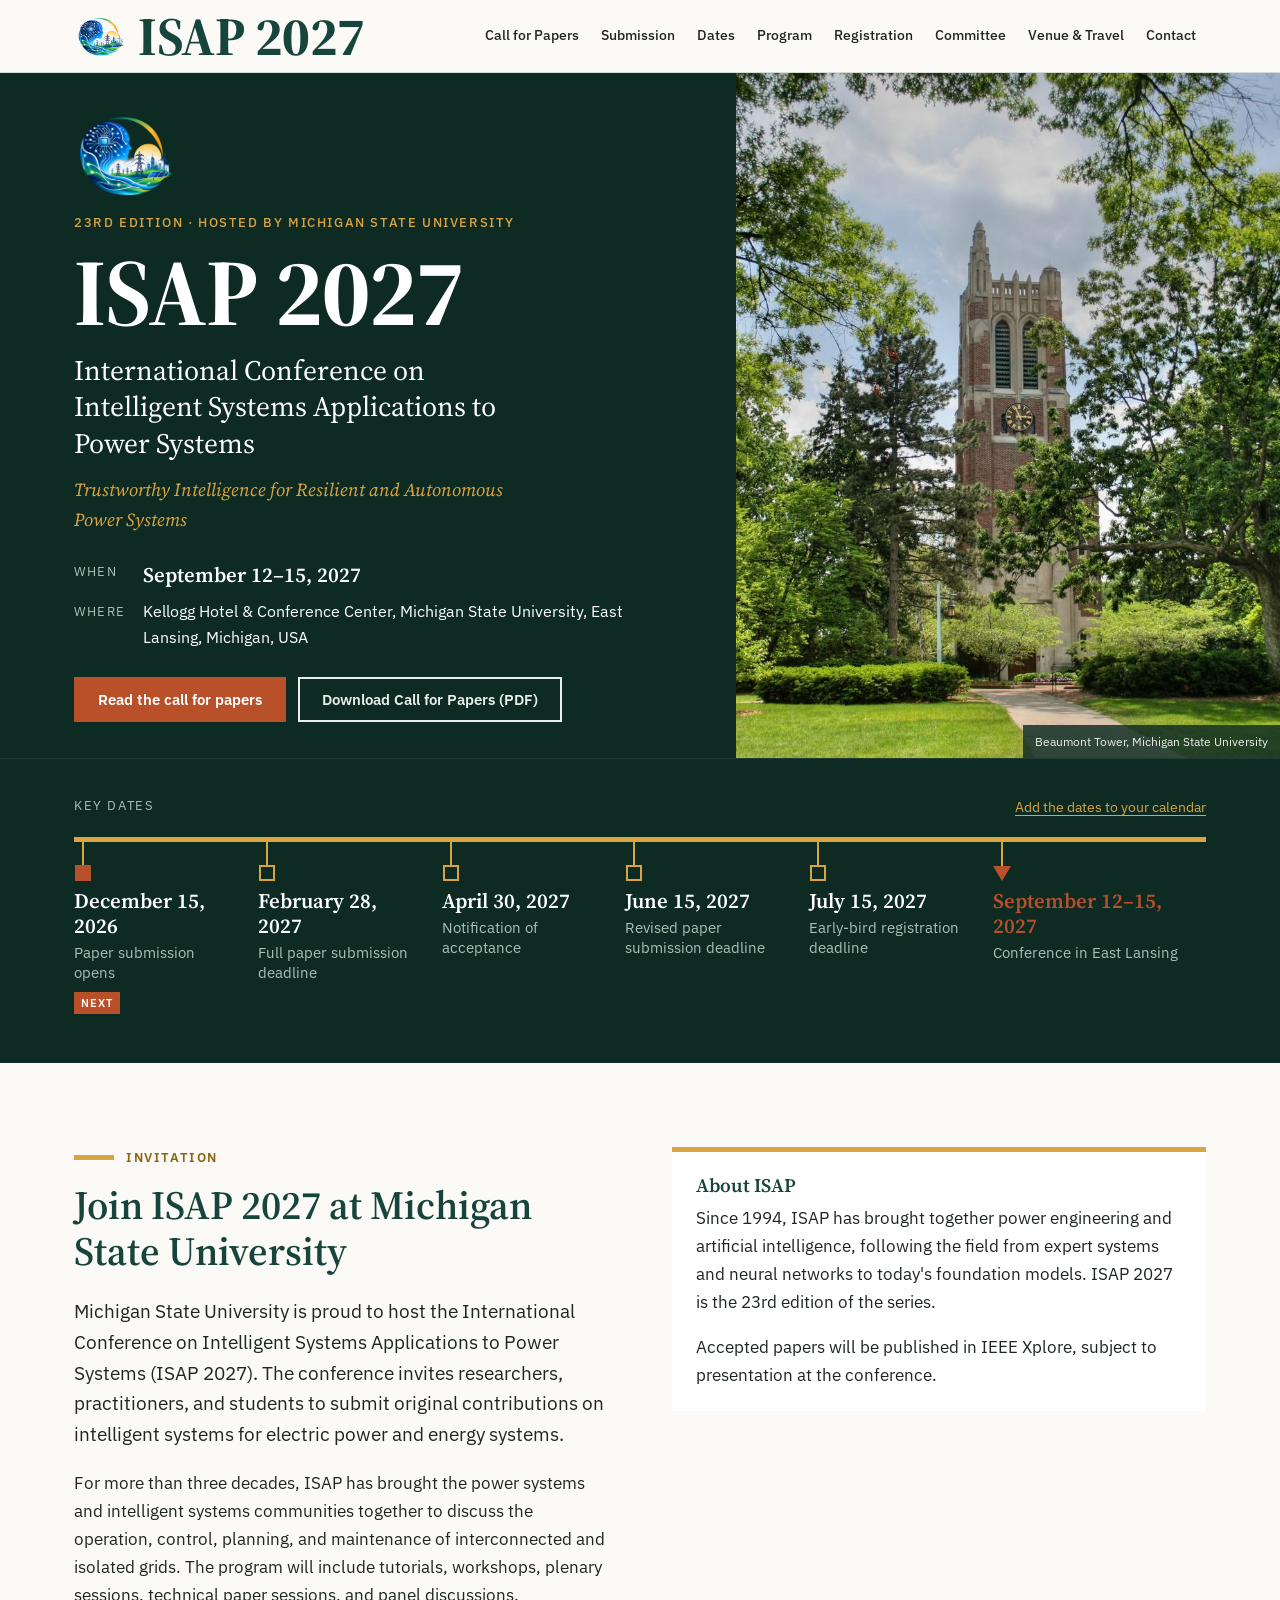
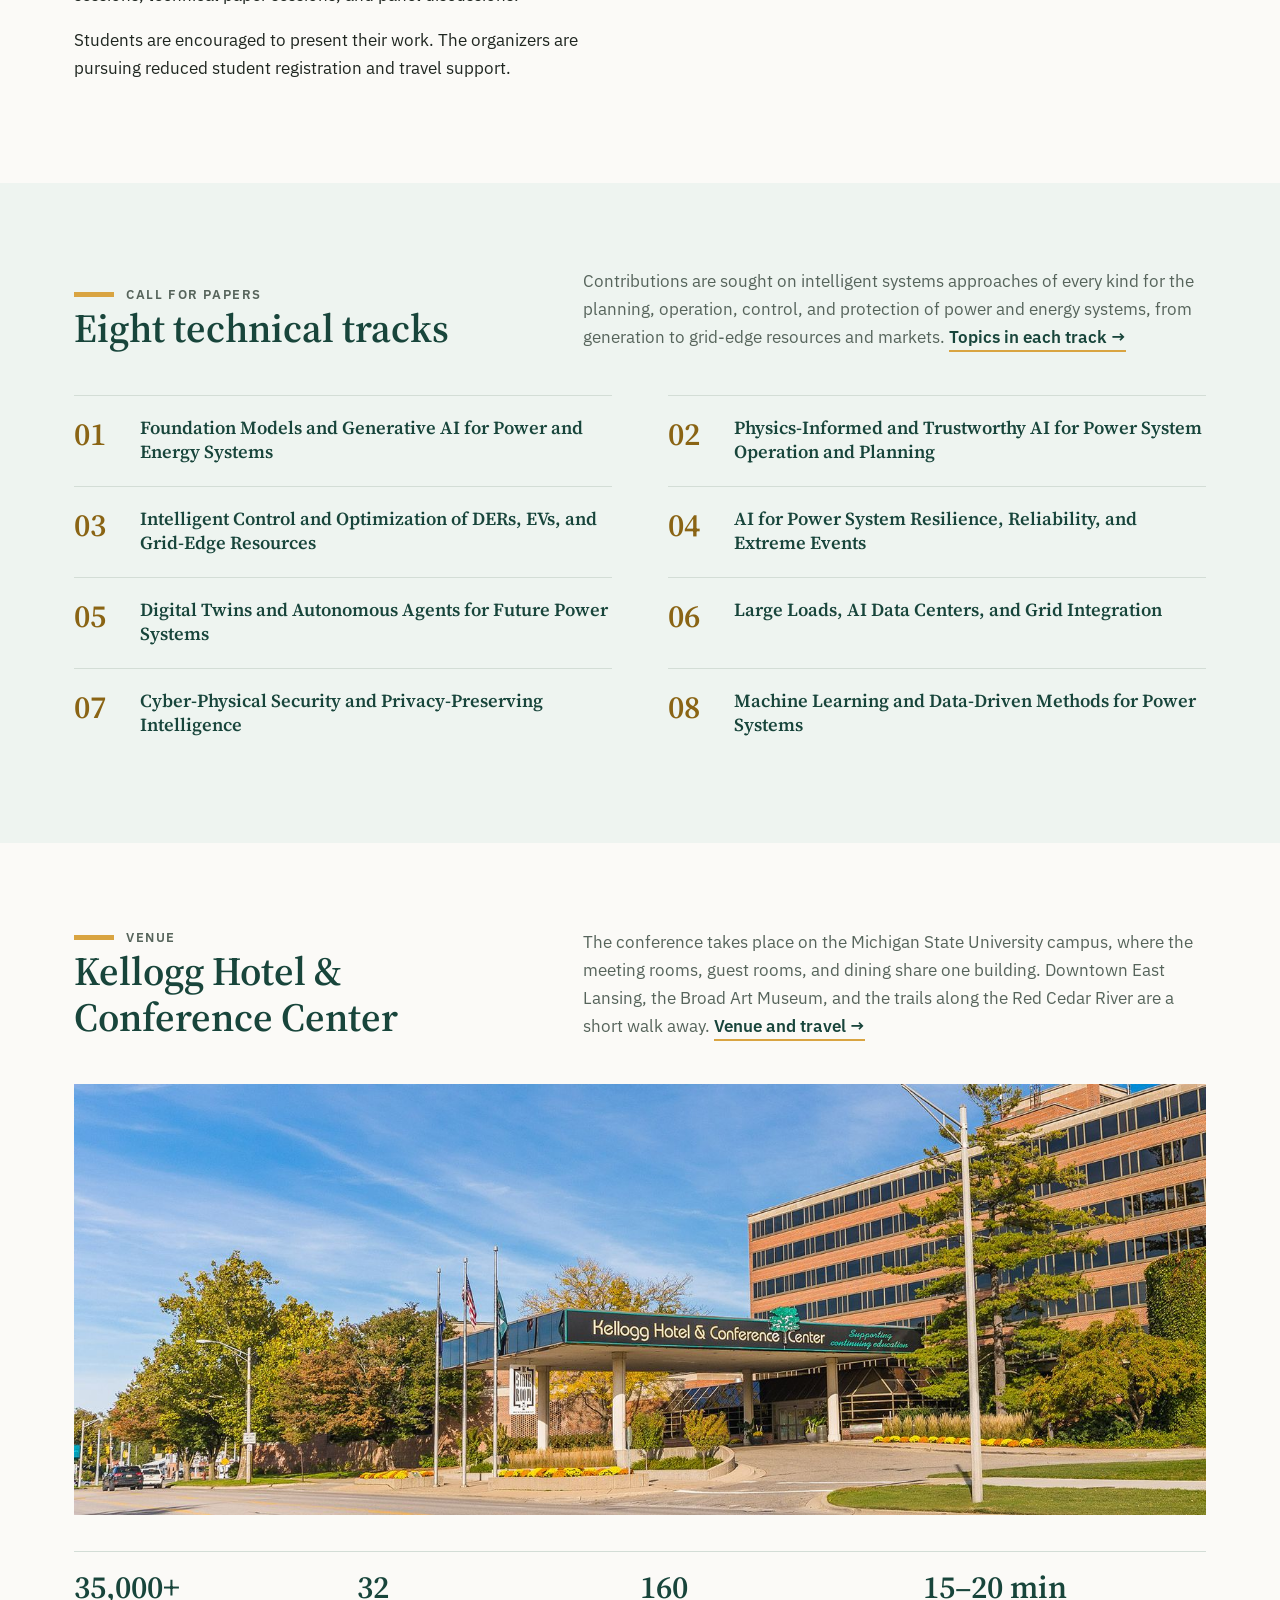
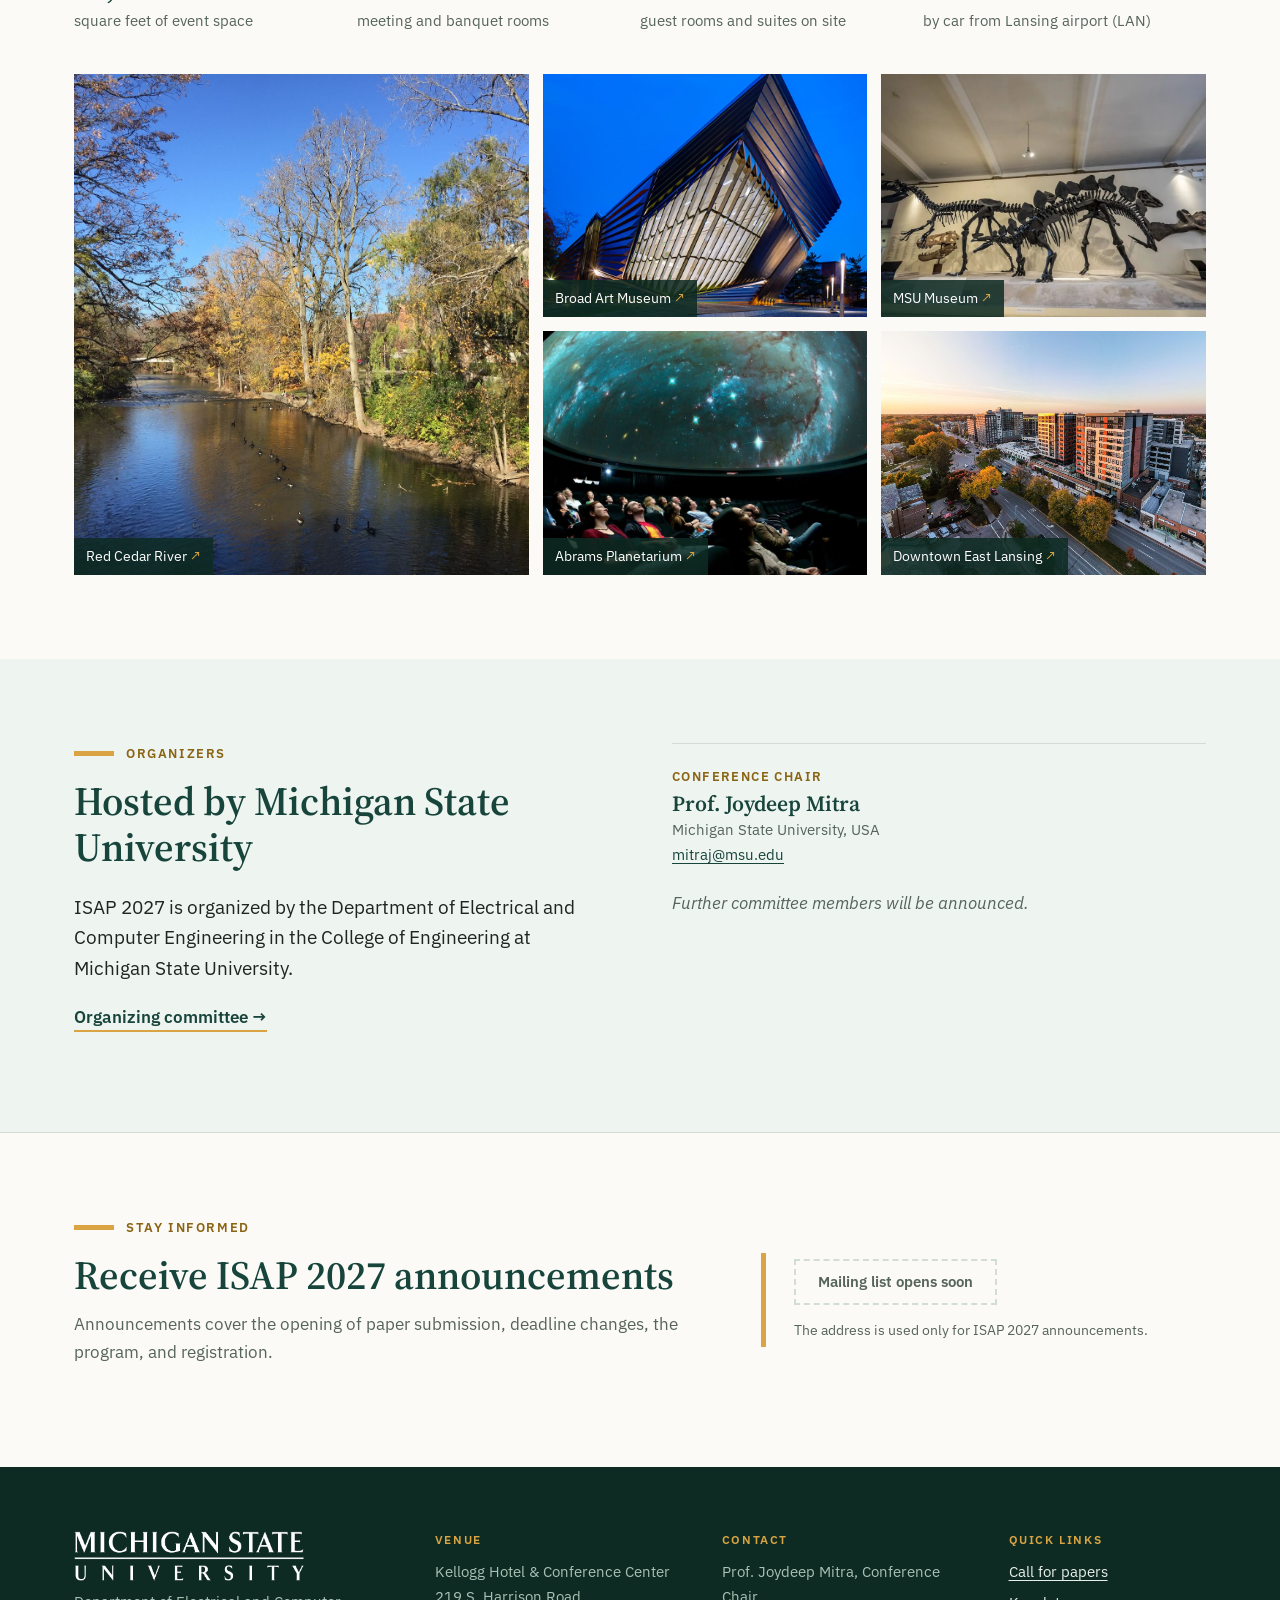
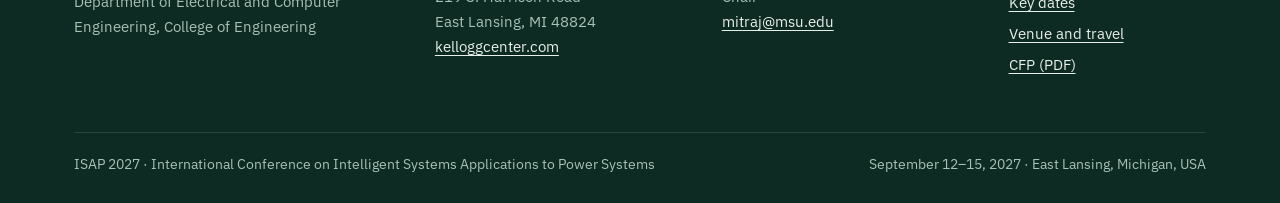
==== index.html @ 47f0b021 "ISAP 2027 website: initial draft" ====
<!doctype html>
<html lang="en">
<head>
<meta charset="utf-8">
<meta name="viewport" content="width=device-width, initial-scale=1">
<title>ISAP 2027 | International Conference on Intelligent Systems Applications to Power Systems</title>
<meta name="description" content="ISAP 2027, the 23rd International Conference on Intelligent Systems Applications to Power Systems, September 12–15, 2027, at Michigan State University, East Lansing, Michigan, USA.">
<meta property="og:title" content="ISAP 2027 at Michigan State University">
<meta property="og:description" content="International Conference on Intelligent Systems Applications to Power Systems. September 12–15, 2027, East Lansing, Michigan, USA.">
<meta name="theme-color" content="#0d2b23">
<!-- Link preview for LinkedIn, email, and social posts (image source: ../share-card.html) -->
<meta property="og:type" content="website">
<meta property="og:site_name" content="ISAP 2027">
<meta property="og:url" content="https://isap2027.msu.edu/">
<meta property="og:image" content="https://isap2027.msu.edu/assets/img/share-card.jpg">
<meta property="og:image:width" content="1200">
<meta property="og:image:height" content="630">
<meta property="og:image:alt" content="ISAP 2027 call for papers. September 12–15, 2027, East Lansing, Michigan. Hosted by Michigan State University.">
<meta name="twitter:card" content="summary_large_image">
<link rel="icon" href="favicon.png">
<link rel="preconnect" href="https://fonts.googleapis.com">
<link rel="preconnect" href="https://fonts.gstatic.com" crossorigin>
<link rel="stylesheet" href="https://fonts.googleapis.com/css2?family=IBM+Plex+Sans:ital,wght@0,400;0,500;0,600;1,400&family=Source+Serif+4:ital,opsz,wght@0,8..60,400;0,8..60,600;0,8..60,700;1,8..60,400&display=swap">
<link rel="stylesheet" href="css/site.css">
<script>document.documentElement.className = 'js';</script>
</head>
<body>
<a class="skip" href="#main">Skip to content</a>

<header class="site-header">
  <div class="wrap">
    <a class="brand" href="./"><img src="assets/img/isap-emblem-sm.png" alt="" width="52" height="40"><span><b>ISAP 2027</b></span></a>
    <button class="menu-btn" aria-expanded="false" aria-controls="site-nav"><span></span>Menu</button>
    <nav id="site-nav" class="site-nav" aria-label="Main">
      <ul>
        <li><a href="callforpapers/">Call for Papers</a></li>
        <li><a href="submission/">Submission</a></li>
        <li><a href="dates/">Dates</a></li>
        <li><a href="program/">Program</a></li>
        <li><a href="registration/">Registration</a></li>
        <li><a href="committee/">Committee</a></li>
        <li><a href="venue/">Venue &amp; Travel</a></li>
        <li><a href="contact/">Contact</a></li>
      </ul>
    </nav>
  </div>
</header>

<main id="main">

<section class="hero">
  <div class="hero-grid">
    <div class="hero-text">
      <img class="hero-emblem" src="assets/img/isap-emblem.png" alt="ISAP 2027 emblem" width="480" height="370">
      <p class="eyebrow">23rd edition · Hosted by Michigan State University</p>
      <h1><span class="mark">ISAP 2027</span>International Conference on Intelligent Systems Applications to Power Systems</h1>
      <p class="theme">Trustworthy Intelligence for Resilient and Autonomous Power Systems</p>
      <dl class="facts">
        <dt>When</dt><dd><b>September 12–15, 2027</b></dd>
        <dt>Where</dt><dd>Kellogg Hotel &amp; Conference Center, Michigan State University, East Lansing, Michigan, USA</dd>
      </dl>
      <p class="actions">
        <a class="btn" href="callforpapers/">Read the call for papers</a>
        <a class="btn ghost" href="assets/docs/ISAP2027_Call_for_Papers.pdf">Download Call for Papers (PDF)</a>
      </p>
    </div>
    <figure class="hero-photo">
      <img src="assets/img/beaumont-tower.jpg" alt="Beaumont Tower framed by trees on the Michigan State University campus" width="1600" height="1066">
      <figcaption>Beaumont Tower, Michigan State University</figcaption>
    </figure>
  </div>
  <div class="feeder-band">
    <div class="wrap">
      <p class="label"><span>Key dates</span><a href="dates/#calendar">Add the dates to your calendar</a></p>
      <ol class="feeder" data-dates>
        <li data-date="2026-12-15"><i class="brk"></i><span class="d">December 15, 2026</span><span class="t">Paper submission opens</span><span class="tag">Next</span></li>
        <li data-date="2027-02-28"><i class="brk"></i><span class="d">February 28, 2027</span><span class="t">Full paper submission deadline</span><span class="tag">Next</span></li>
        <li data-date="2027-04-30"><i class="brk"></i><span class="d">April 30, 2027</span><span class="t">Notification of acceptance</span><span class="tag">Next</span></li>
        <li data-date="2027-06-15"><i class="brk"></i><span class="d">June 15, 2027</span><span class="t">Revised paper submission deadline</span><span class="tag">Next</span></li>
        <li data-date="2027-07-15"><i class="brk"></i><span class="d">July 15, 2027</span><span class="t">Early-bird registration deadline</span><span class="tag">Next</span></li>
        <li class="load" data-date="2027-09-15"><i class="brk"></i><span class="d">September 12–15, 2027</span><span class="t">Conference in East Lansing</span><span class="tag">Next</span></li>
      </ol>
    </div>
  </div>
</section>

<section class="block">
  <div class="wrap two-col">
    <div>
      <p class="kicker">Invitation</p>
      <h2>Join ISAP 2027 at Michigan State University</h2>
      <p class="lead" style="margin-top:22px">Michigan State University is proud to host the International Conference on Intelligent Systems Applications to Power Systems (ISAP 2027). The conference invites researchers, practitioners, and students to submit original contributions on intelligent systems for electric power and energy systems.</p>
      <p>For more than three decades, ISAP has brought the power systems and intelligent systems communities together to discuss the operation, control, planning, and maintenance of interconnected and isolated grids. The program will include tutorials, workshops, plenary sessions, technical paper sessions, and panel discussions.</p>
      <p>Students are encouraged to present their work. The organizers are pursuing reduced student registration and travel support.</p>
    </div>
    <div class="aside-note">
      <h3>About ISAP</h3>
      <p>Since 1994, ISAP has brought together power engineering and artificial intelligence, following the field from expert systems and neural networks to today's foundation models. ISAP 2027 is the 23rd edition of the series.</p>
      <p>Accepted papers will be published in IEEE Xplore, subject to presentation at the conference.</p>
    </div>
  </div>
</section>

<section class="block tint">
  <div class="wrap">
    <div class="split-head">
      <div>
        <p class="kicker">Call for Papers</p>
        <h2>Eight technical tracks</h2>
      </div>
      <p>Contributions are sought on intelligent systems approaches of every kind for the planning, operation, control, and protection of power and energy systems, from generation to grid-edge resources and markets. <a class="more" href="callforpapers/">Topics in each track</a></p>
    </div>
    <ol class="tracks">
      <li><h3>Foundation Models and Generative AI for Power and Energy Systems</h3></li>
      <li><h3>Physics-Informed and Trustworthy AI for Power System Operation and Planning</h3></li>
      <li><h3>Intelligent Control and Optimization of DERs, EVs, and Grid-Edge Resources</h3></li>
      <li><h3>AI for Power System Resilience, Reliability, and Extreme Events</h3></li>
      <li><h3>Digital Twins and Autonomous Agents for Future Power Systems</h3></li>
      <li><h3>Large Loads, AI Data Centers, and Grid Integration</h3></li>
      <li><h3>Cyber-Physical Security and Privacy-Preserving Intelligence</h3></li>
      <li><h3>Machine Learning and Data-Driven Methods for Power Systems</h3></li>
    </ol>
  </div>
</section>

<section class="block">
  <div class="wrap">
    <div class="split-head">
      <div>
        <p class="kicker">Venue</p>
        <h2>Kellogg Hotel &amp; Conference Center</h2>
      </div>
      <p>The conference takes place on the Michigan State University campus, where the meeting rooms, guest rooms, and dining share one building. Downtown East Lansing, the Broad Art Museum, and the trails along the Red Cedar River are a short walk away. <a class="more" href="venue/">Venue and travel</a></p>
    </div>
    <figure class="venue-photo">
      <img src="assets/img/kellogg-center.jpg" alt="Entrance of the Kellogg Hotel and Conference Center" width="1600" height="609" loading="lazy">
    </figure>
    <dl class="figures">
      <div><dt>35,000+</dt><dd>square feet of event space</dd></div>
      <div><dt>32</dt><dd>meeting and banquet rooms</dd></div>
      <div><dt>160</dt><dd>guest rooms and suites on site</dd></div>
      <div><dt>15–20 min</dt><dd>by car from Lansing airport (LAN)</dd></div>
    </dl>
    <div class="campus">
      <figure><img src="assets/img/red-cedar-river.jpg" alt="The Red Cedar River in autumn on the MSU campus" width="1600" height="1200" loading="lazy"><figcaption><a href="https://mitrails.org/trail/msu-river-trail/">Red Cedar River</a></figcaption></figure>
      <figure><img src="assets/img/broad-art-museum.jpg" alt="The Broad Art Museum at dusk" width="1200" height="666" loading="lazy"><figcaption><a href="https://broadmuseum.msu.edu/">Broad Art Museum</a></figcaption></figure>
      <figure><img src="assets/img/msu-museum.jpg" alt="Dinosaur skeletons in the MSU Museum" width="1000" height="663" loading="lazy"><figcaption><a href="https://museum.msu.edu/">MSU Museum</a></figcaption></figure>
      <figure><img src="assets/img/abrams-planetarium.jpg" alt="Visitors under the dome of Abrams Planetarium" width="1000" height="562" loading="lazy"><figcaption><a href="https://abramsplanetarium.natsci.msu.edu/">Abrams Planetarium</a></figcaption></figure>
      <figure><img src="assets/img/downtown-east-lansing.jpg" alt="Aerial view of downtown East Lansing at sunset" width="1400" height="933" loading="lazy"><figcaption><a href="https://www.cityofeastlansing.com/2621/Downtown-East-Lansing">Downtown East Lansing</a></figcaption></figure>
    </div>
  </div>
</section>

<section class="block tint">
  <div class="wrap two-col">
    <div>
      <p class="kicker">Organizers</p>
      <h2>Hosted by Michigan State University</h2>
      <p class="lead" style="margin-top:22px">ISAP 2027 is organized by the Department of Electrical and Computer Engineering in the College of Engineering at Michigan State University.</p>
      <p><a class="more" href="committee/">Organizing committee</a></p>
    </div>
    <div>
      <div class="person">
        <div>
          <p class="role">Conference Chair</p>
          <p class="name">Prof. Joydeep Mitra</p>
          <p class="aff">Michigan State University, USA<br><a href="mailto:mitraj@msu.edu">mitraj@msu.edu</a></p>
        </div>
      </div>
      <p class="tba">Further committee members will be announced.</p>
    </div>
  </div>
</section>

<section class="block signup" id="updates">
  <div class="wrap signup-grid">
    <div>
      <p class="kicker">Stay informed</p>
      <h2>Receive ISAP 2027 announcements</h2>
      <p class="muted">Announcements cover the opening of paper submission, deadline changes, the program, and registration.</p>
    </div>
    <div class="signup-box">
      <a class="btn dark" href="#subscribe-link" data-subscribe>Subscribe for updates</a>
      <p class="fine">The address is used only for ISAP 2027 announcements.</p>
    </div>
  </div>
</section>

</main>

<footer class="site-footer">
  <div class="wrap">
    <div class="foot-grid">
      <div class="foot-mark">
        <img src="assets/img/msu-wordmark-white.png" alt="Michigan State University" width="725" height="156">
        <p>Department of Electrical and Computer Engineering, College of Engineering</p>
      </div>
      <div>
        <h2>Venue</h2>
        <p>Kellogg Hotel &amp; Conference Center<br>219 S. Harrison Road<br>East Lansing, MI 48824<br><a href="https://kelloggcenter.com/">kelloggcenter.com</a></p>
      </div>
      <div>
        <h2>Contact</h2>
        <p>Prof. Joydeep Mitra, Conference Chair<br><a href="mailto:mitraj@msu.edu">mitraj@msu.edu</a></p>
      </div>
      <div>
        <h2>Quick links</h2>
        <ul>
          <li><a href="callforpapers/">Call for papers</a></li>
          <li><a href="dates/">Key dates</a></li>
          <li><a href="venue/">Venue and travel</a></li>
          <li><a href="assets/docs/ISAP2027_Call_for_Papers.pdf">CFP (PDF)</a></li>
        </ul>
      </div>
    </div>
    <div class="foot-base">
      <span>ISAP 2027 · International Conference on Intelligent Systems Applications to Power Systems</span>
      <span>September 12–15, 2027 · East Lansing, Michigan, USA</span>
    </div>
  </div>
</footer>

<script src="js/site.js" defer></script>
</body>
</html>
---- css/site.css ----
/* ISAP 2027 site stylesheet.
   Visual language: a power-system single-line diagram.
   Busbar = heavy gold rule; breaker = small square; feeder = timeline. */

:root {
  --green-900: #0d2b23;
  --green: #18453B;
  --green-700: #24584b;
  --tint: #eef4f0;
  --gold: #d9a441;
  --gold-text: #8a6414;          /* gold that passes AA on white */
  /* "Live" colour: marks what needs action now (next deadline, primary button).
     Fill works on green and on white; --live-text is the AA tone for text on white. */
  --live: #b8502a;               /* copper */
  --live-text: #a3421f;
  --on-live: #fff;
  --ink: #1f2620;
  --muted: #56645b;
  --rule: #d3ddd6;
  --paper: #fbfaf7;
  --on-green: #e8efe9;
  --on-green-muted: #a9c1b5;
  --serif: "Source Serif 4", Georgia, "Times New Roman", serif;
  --sans: "IBM Plex Sans", "Segoe UI", Arial, sans-serif;
  --wrap: 1180px;
  --gutter: 24px;
}

*, *::before, *::after { box-sizing: border-box; }
html { -webkit-text-size-adjust: 100%; scroll-padding-top: 88px; }
body {
  margin: 0;
  background: var(--paper);
  color: var(--ink);
  font: 400 1.0625rem/1.65 var(--sans);
  font-variant-numeric: tabular-nums;
}
img { max-width: 100%; height: auto; display: block; }
a { color: var(--green); text-decoration-thickness: 1px; text-underline-offset: 3px; }
a:hover { color: var(--live-text); }
:focus-visible { outline: 3px solid var(--gold); outline-offset: 3px; }
h1, h2, h3, h4 { font-family: var(--serif); color: var(--green); line-height: 1.15; margin: 0; font-weight: 600; }
p { margin: 0 0 1em; }
.wrap { max-width: var(--wrap); margin: 0 auto; padding: 0 var(--gutter); }
.skip { position: absolute; left: -999px; top: 8px; background: var(--gold); color: var(--green-900); padding: 8px 14px; z-index: 100; }
.skip:focus { left: 8px; }

/* ---------- Header ---------- */
.site-header {
  position: sticky; top: 0; z-index: 50;
  background: var(--paper);
  border-bottom: 1px solid var(--rule);
}
.site-header .wrap { display: flex; align-items: center; gap: 24px; min-height: 72px; }
.brand { display: flex; align-items: center; gap: 12px; text-decoration: none; color: var(--green); margin-right: auto; }
.brand img { width: 52px; }
/* Wordmark: capital letters as tall as the 40 px emblem */
.brand b { font: 700 54px/1 var(--serif); letter-spacing: -0.5px; display: block; white-space: nowrap; }
.site-nav ul { list-style: none; margin: 0; padding: 0; display: flex; gap: 2px; }
.site-nav a {
  display: block; padding: 8px 10px; font-size: 0.9rem; font-weight: 500; white-space: nowrap;
  color: var(--ink); text-decoration: none; border-bottom: 3px solid transparent;
}
.site-nav a:hover { color: var(--green); border-bottom-color: var(--rule); }
.site-nav a[aria-current="page"] { color: var(--green); border-bottom-color: var(--gold); }
.menu-btn { display: none; }

@media (max-width: 1200px) {
  .js .menu-btn {
    display: inline-flex; align-items: center; gap: 8px;
    font: 500 0.95rem var(--sans); color: var(--green);
    background: none; border: 1px solid var(--rule); padding: 8px 14px; cursor: pointer;
  }
  .menu-btn span { display: block; width: 18px; height: 2px; background: currentColor; box-shadow: 0 -5px 0 currentColor, 0 5px 0 currentColor; }
  .site-header .wrap { flex-wrap: wrap; }
  .site-nav { width: 100%; }
  .js .site-nav { display: none; }
  .js .site-nav.open { display: block; }
  .site-nav ul { flex-direction: column; padding: 4px 0 14px; }
  .site-nav a { border-bottom: 1px solid var(--rule); border-left: 3px solid transparent; padding: 12px 8px; }
  .site-nav a[aria-current="page"] { border-bottom-color: var(--rule); border-left-color: var(--gold); }
}

/* ---------- Buttons ---------- */
.btn {
  display: inline-block; padding: 13px 22px; font: 600 0.95rem/1 var(--sans);
  text-decoration: none; background: var(--live); color: var(--on-live);
  border: 2px solid var(--live);
}
.btn:hover { color: var(--on-live); filter: brightness(1.08); }
.btn.ghost { background: transparent; color: inherit; border-color: currentColor; }
.btn.ghost:hover { background: rgba(255, 255, 255, 0.08); color: inherit; }
.btn.dark { background: var(--green); border-color: var(--green); color: #fff; }
.btn.dark:hover { background: var(--green-700); border-color: var(--green-700); }
.btn.off, .btn.off:hover { background: transparent; border: 2px dashed var(--rule); color: var(--muted); cursor: default; }

/* ---------- Hero ---------- */
.hero { background: var(--green-900); color: var(--on-green); }
.hero-grid { display: grid; grid-template-columns: minmax(0, 1.15fr) minmax(0, 0.85fr); }
.hero-text {
  padding: 40px 56px 36px max(var(--gutter), calc((100vw - var(--wrap)) / 2 + var(--gutter)));
}
.hero-emblem { width: 108px; margin: 0 0 16px -4px; }
.eyebrow { font-size: 0.82rem; letter-spacing: 1.6px; text-transform: uppercase; color: var(--gold); margin-bottom: 14px; font-weight: 500; }
.hero h1 { color: #fff; font-weight: 400; font-size: clamp(1.35rem, 2.2vw, 1.75rem); line-height: 1.3; max-width: 34ch; }
.hero h1 .mark {
  display: block; font-weight: 700; font-size: clamp(3.2rem, 7.4vw, 6rem);
  line-height: 0.95; letter-spacing: -1px; margin-bottom: 14px;
}
.hero .theme { font-family: var(--serif); font-style: italic; color: var(--gold); font-size: 1.15rem; margin: 14px 0 22px; max-width: 48ch; }
.facts { display: grid; grid-template-columns: auto 1fr; gap: 6px 18px; margin: 0 0 26px; font-size: 1rem; }
.facts dt { color: var(--on-green-muted); font-size: 0.8rem; letter-spacing: 1.2px; text-transform: uppercase; padding-top: 3px; }
.facts dd { margin: 0; color: #fff; }
.facts dd b { font-family: var(--serif); font-size: 1.3rem; font-weight: 600; }
.actions { display: flex; flex-wrap: wrap; gap: 12px; margin: 0; }
.hero-photo { margin: 0; position: relative; min-height: 420px; }
.hero-photo img { position: absolute; inset: 0; width: 100%; height: 100%; object-fit: cover; object-position: 50% 35%; }
.hero-photo figcaption {
  position: absolute; right: 0; bottom: 0; padding: 6px 12px;
  background: rgba(13, 43, 35, 0.82); color: var(--on-green); font-size: 0.78rem;
}

/* ---------- Feeder timeline (key dates) ---------- */
.feeder-band { background: var(--green-900); color: var(--on-green); padding: 10px 0 48px; border-top: 1px solid rgba(255,255,255,0.08); }
.feeder-band .label { font-size: 0.8rem; letter-spacing: 1.6px; text-transform: uppercase; color: var(--on-green-muted); margin: 26px 0 0; display: flex; justify-content: space-between; gap: 16px; flex-wrap: wrap; }
.feeder-band .label a { color: var(--gold); text-transform: none; letter-spacing: 0; font-size: 0.9rem; }
.feeder {
  list-style: none; margin: 18px 0 0; padding: 0; position: relative;
  display: grid; grid-template-columns: repeat(5, minmax(0, 1fr)) minmax(0, 1.3fr); gap: 0 20px;
}
.feeder::before { /* the busbar */
  content: ""; position: absolute; left: 0; right: 0; top: 0; height: 5px; background: var(--gold);
}
.feeder li { position: relative; padding-top: 52px; }
.feeder li::before { /* the feeder drop */
  content: ""; position: absolute; left: 8px; top: 5px; width: 2px; height: 24px; background: var(--gold);
}
.brk { /* breaker: hollow = upcoming, filled = passed */
  position: absolute; left: 1px; top: 28px; width: 16px; height: 16px;
  border: 2px solid var(--gold); background: var(--green-900);
}
.feeder .d { display: block; font-family: var(--serif); font-size: 1.3rem; font-weight: 600; color: #fff; line-height: 1.2; }
.feeder .t { display: block; font-size: 0.92rem; color: var(--on-green-muted); margin-top: 4px; line-height: 1.4; }
.tag { display: none; font-size: 0.7rem; font-weight: 600; letter-spacing: 1px; text-transform: uppercase; background: var(--live); color: var(--on-live); padding: 2px 7px; margin-top: 8px; }
.feeder .done .brk { background: var(--on-green-muted); border-color: var(--on-green-muted); }
.feeder .done .d, .feeder .done .t { opacity: 0.55; }
.feeder .next .brk { background: var(--live); border-color: var(--live); }
.feeder .next .tag { display: inline-block; }
.feeder .load .brk { /* the conference itself: a load arrow */
  border: 0; background: none; width: 0; height: 0; left: 0; top: 29px;
  border-left: 9px solid transparent; border-right: 9px solid transparent; border-top: 15px solid var(--live);
}
.feeder .load .d { color: var(--live); }

@media (max-width: 860px) {
  .feeder { grid-template-columns: 1fr; padding-left: 0; margin-top: 22px; }
  .feeder::before { left: 0; top: 0; bottom: 0; right: auto; width: 5px; height: auto; }
  .feeder li { padding: 0 0 22px 58px; }
  .feeder li::before { left: 5px; top: 13px; width: 26px; height: 2px; }
  .brk { left: 30px; top: 6px; }
  .feeder .load .brk { left: 30px; top: 7px; border-left: 15px solid var(--live); border-top: 9px solid transparent; border-bottom: 9px solid transparent; border-right: 0; }
}

/* ---------- Sections ---------- */
section.block { padding: 84px 0; }
section.block.tint { background: var(--tint); }
.kicker {
  display: flex; align-items: center; gap: 12px; margin: 0 0 14px;
  font-size: 0.8rem; font-weight: 600; letter-spacing: 1.6px; text-transform: uppercase; color: var(--gold-text);
}
.kicker::before { content: ""; width: 40px; height: 5px; background: var(--gold); flex: none; }
.block h2, .content h2 { font-size: clamp(1.8rem, 3.2vw, 2.5rem); }
.lead { font-size: 1.2rem; line-height: 1.6; color: var(--ink); max-width: 62ch; }
.muted { color: var(--muted); }
.two-col { display: grid; grid-template-columns: minmax(0, 1fr) minmax(0, 1fr); gap: 64px; align-items: start; }
.split-head { display: grid; grid-template-columns: minmax(0, 5fr) minmax(0, 7fr); gap: 64px; align-items: end; margin-bottom: 44px; }
.split-head p { margin: 0; color: var(--muted); }
.more { font-weight: 600; text-decoration: none; border-bottom: 2px solid var(--gold); padding-bottom: 2px; }
.more::after { content: " \2192"; }

.aside-note { border-top: 5px solid var(--gold); background: #fff; padding: 22px 24px; }
.aside-note h3 { font-size: 1.2rem; margin-bottom: 8px; }
.aside-note p:last-child { margin-bottom: 0; }

/* ---------- Tracks (numbered list, as in the flyer) ---------- */
.tracks { list-style: none; margin: 0; padding: 0; display: grid; grid-template-columns: repeat(2, minmax(0, 1fr)); gap: 0 56px; counter-reset: trk; }
.tracks > li { counter-increment: trk; display: grid; grid-template-columns: 52px 1fr; gap: 0 14px; padding: 20px 0 22px; border-top: 1px solid var(--rule); }
.tracks > li::before {
  content: counter(trk, decimal-leading-zero);
  font: 600 2rem/1 var(--serif); color: var(--gold-text); padding-top: 2px;
}
.tracks h3 { font-size: 1.15rem; line-height: 1.3; }
.tracks ul { grid-column: 2; margin: 10px 0 0; padding-left: 18px; color: var(--muted); font-size: 0.96rem; }
.tracks ul li { margin-bottom: 4px; }
.tracks ul li::marker { color: var(--gold-text); }

/* ---------- Venue / campus ---------- */
.venue-photo { margin: 0 0 36px; }
.venue-photo img { width: 100%; aspect-ratio: 21 / 8; object-fit: cover; }
.figures { display: grid; grid-template-columns: repeat(4, minmax(0, 1fr)); gap: 0; margin: 0; border-top: 1px solid var(--rule); }
.figures div { padding: 18px 20px 0 0; }
.figures dt { font: 600 2rem/1.1 var(--serif); color: var(--green); }
.figures dd { margin: 4px 0 0; color: var(--muted); font-size: 0.92rem; }
.campus { display: grid; grid-template-columns: 1.4fr 1fr 1fr; grid-template-rows: auto auto; gap: 14px; margin-top: 40px; }
.campus figure { margin: 0; position: relative; overflow: hidden; background: var(--green-900); }
.campus figure:first-child { grid-row: span 2; }
.campus img { width: 100%; height: 100%; object-fit: cover; aspect-ratio: 4 / 3; }
.campus figure:first-child img { aspect-ratio: auto; }
.campus figcaption {
  position: absolute; left: 0; bottom: 0; padding: 7px 12px;
  background: rgba(13, 43, 35, 0.85); color: #fff; font-size: 0.86rem;
}
/* The caption link covers the whole photo, so the tile is one click target */
.campus figcaption a { color: #fff; text-decoration: none; }
.campus figcaption a::after { content: ""; position: absolute; inset: 0; z-index: 1; }
.campus figcaption::after { content: "\00a0\2197"; color: var(--gold); }
.campus figure:hover img { opacity: 0.9; }
.campus figure:hover figcaption a { text-decoration: underline; text-underline-offset: 3px; }
.campus figcaption { z-index: 2; }
.campus figure { isolation: isolate; }

/* ---------- People ---------- */
.person { display: flex; gap: 18px; align-items: flex-start; padding: 22px 0; border-top: 1px solid var(--rule); }
.person p { margin: 0; }
.person img { width: 160px; flex: none; border-bottom: 5px solid var(--gold); }
@media (max-width: 680px) { .person img { width: 112px; } }
.person .role { font-size: 0.8rem; font-weight: 600; letter-spacing: 1.4px; text-transform: uppercase; color: var(--gold-text); margin-bottom: 4px; }
.person .name { font: 600 1.35rem/1.2 var(--serif); color: var(--green); }
.person .aff { color: var(--muted); font-size: 0.95rem; }
.tba { color: var(--muted); font-style: italic; }

/* ---------- Inner pages ---------- */
.page-head { background: var(--green-900); color: var(--on-green); padding: 56px 0 0; }
.page-head .trail { font-size: 0.85rem; color: var(--on-green-muted); margin-bottom: 14px; }
.page-head .trail a { color: var(--on-green-muted); }
.page-head h1 { color: #fff; font-size: clamp(2.2rem, 5vw, 3.6rem); font-weight: 600; }
.page-head .lead { color: var(--on-green); margin: 16px 0 0; }
.page-head .bus { height: 5px; background: var(--gold); margin-top: 44px; position: relative; }
.page-head .bus::after { /* one breaker on the bus, as a page marker */
  content: ""; position: absolute; left: 0; top: -6px; width: 17px; height: 17px; background: var(--green-900); border: 2px solid var(--gold);
}
.content { display: grid; grid-template-columns: minmax(0, 1fr) 300px; gap: 64px; padding-top: 64px; padding-bottom: 96px; align-items: start; }
.content > aside { position: sticky; top: 100px; display: grid; gap: 20px; }
.prose { max-width: 70ch; }
.prose h2 { margin: 56px 0 16px; }
.prose h2:first-child { margin-top: 0; }
.prose h3 { font-size: 1.3rem; margin: 32px 0 10px; }
.prose ul, .prose ol { padding-left: 22px; }
.prose li { margin-bottom: 6px; }
.prose li::marker { color: var(--gold-text); }

table { width: 100%; border-collapse: collapse; margin: 8px 0 24px; font-size: 1rem; }
th, td { text-align: left; padding: 12px 14px 12px 0; border-bottom: 1px solid var(--rule); vertical-align: top; }
th { font-size: 0.8rem; letter-spacing: 1.2px; text-transform: uppercase; color: var(--muted); font-weight: 600; border-bottom: 2px solid var(--green); }
td.when { font-family: var(--serif); font-weight: 600; color: var(--green); white-space: nowrap; }
tr.done td { color: var(--muted); }
tr.done td.when { text-decoration: line-through; text-decoration-color: var(--gold); }
tr .tag { margin: 0 0 0 10px; vertical-align: 2px; }
tr.next .tag { display: inline-block; }

.schedule { list-style: none; margin: 0; padding: 0; }
.schedule li { display: grid; grid-template-columns: 170px 1fr; gap: 20px; padding: 18px 0; border-top: 1px solid var(--rule); }
.schedule .day { font: 600 1.25rem/1.25 var(--serif); color: var(--green); }
.schedule .day small { display: block; font: 400 0.85rem var(--sans); color: var(--muted); margin-top: 2px; }

.notice { border-left: 5px solid var(--gold); background: #fff; padding: 16px 20px; margin: 0 0 28px; }
.tracks.one { grid-template-columns: 1fr; }
.prose .tracks { padding-left: 0; }
.prose .tracks h3 { margin: 0; }
.prose .tracks ul { padding-left: 18px; list-style: disc; }

/* Mailing-list sign-up */
.signup { border-top: 1px solid var(--rule); }
.signup-grid { display: grid; grid-template-columns: minmax(0, 7fr) minmax(0, 5fr); gap: 64px; align-items: center; }
.signup h2 { margin-bottom: 12px; }
.signup-box { border-left: 5px solid var(--gold); padding: 6px 0 6px 28px; }
.signup-box .fine { margin: 14px 0 0; font-size: 0.85rem; color: var(--muted); }

/* Calendar tool on the dates page */
.cal-actions { display: flex; flex-wrap: wrap; gap: 12px; margin: 8px 0 28px; }
td.cal { white-space: nowrap; font-size: 0.88rem; }
td.cal a { margin-right: 12px; }

/* Compact key dates in the side column */
.mini-dates { list-style: none; margin: 0; padding: 0; }
.mini-dates li { position: relative; padding: 10px 0 10px 26px; border-top: 1px solid var(--rule); font-size: 0.92rem; line-height: 1.4; }
.mini-dates .brk { left: 0; top: 14px; width: 13px; height: 13px; background: #fff; border-color: var(--gold-text); }
.mini-dates b { display: block; font-family: var(--serif); color: var(--green); font-size: 1rem; }
.mini-dates .done { color: var(--muted); }
.mini-dates .done b { text-decoration: line-through; text-decoration-color: var(--gold); color: var(--muted); }
.mini-dates .done .brk { background: var(--muted); border-color: var(--muted); }
.mini-dates .next .brk { background: var(--live); border-color: var(--live-text); }
.mini-dates .next .tag { display: inline-block; margin: 6px 0 0; }

/* ---------- Footer ---------- */
.site-footer { background: var(--green-900); color: var(--on-green-muted); padding: 64px 0 28px; font-size: 0.95rem; }
.site-footer a { color: var(--on-green); }
.site-footer a:hover { color: var(--gold); }
.foot-grid { display: grid; grid-template-columns: 1.3fr 1fr 1fr 0.8fr; gap: 40px; }
.foot-grid h2 { font: 600 0.78rem var(--sans); letter-spacing: 1.6px; text-transform: uppercase; color: var(--gold); margin-bottom: 12px; }
.foot-grid ul { list-style: none; margin: 0; padding: 0; }
.foot-grid li { margin-bottom: 6px; }
.foot-mark img { width: 230px; margin-bottom: 8px; }
.foot-mark p { margin: 0; color: var(--on-green-muted); }
.foot-base { margin-top: 48px; padding-top: 20px; border-top: 1px solid rgba(255, 255, 255, 0.12); display: flex; justify-content: space-between; flex-wrap: wrap; gap: 12px; font-size: 0.85rem; }

/* ---------- Responsive ---------- */
@media (max-width: 960px) {
  .hero-grid { grid-template-columns: 1fr; }
  .hero-text { padding: 40px var(--gutter) 36px; }
  .hero-photo { min-height: 0; aspect-ratio: 16 / 9; order: -1; }
  .two-col, .split-head, .signup-grid { grid-template-columns: 1fr; gap: 28px; }
  .content { grid-template-columns: 1fr; gap: 40px; }
  .content > aside { position: static; }
  .foot-grid { grid-template-columns: 1fr 1fr; }
  .figures { grid-template-columns: repeat(2, minmax(0, 1fr)); }
}
@media (max-width: 680px) {
  :root { --gutter: 16px; }
  body { font-size: 1rem; }
  section.block { padding: 60px 0; }
  .tracks { grid-template-columns: 1fr; }
  .campus { grid-template-columns: 1fr 1fr; }
  .campus figure:first-child { grid-column: span 2; grid-row: auto; }
  .campus figure:first-child img { aspect-ratio: 16 / 9; }
  .schedule li { grid-template-columns: 1fr; gap: 6px; }
  /* Tables marked "stack" turn each row into a small block on phones */
  table.stack thead { display: none; }
  table.stack tr { display: block; padding: 14px 0; border-bottom: 1px solid var(--rule); }
  table.stack td { display: block; border: 0; padding: 2px 0; white-space: normal; }
  table.stack td.cal { padding-top: 8px; }
  .foot-grid { grid-template-columns: 1fr; }
  .hero-emblem { width: 110px; }
  .brand b { font-size: 38px; }
  th, td { padding-right: 8px; }
}
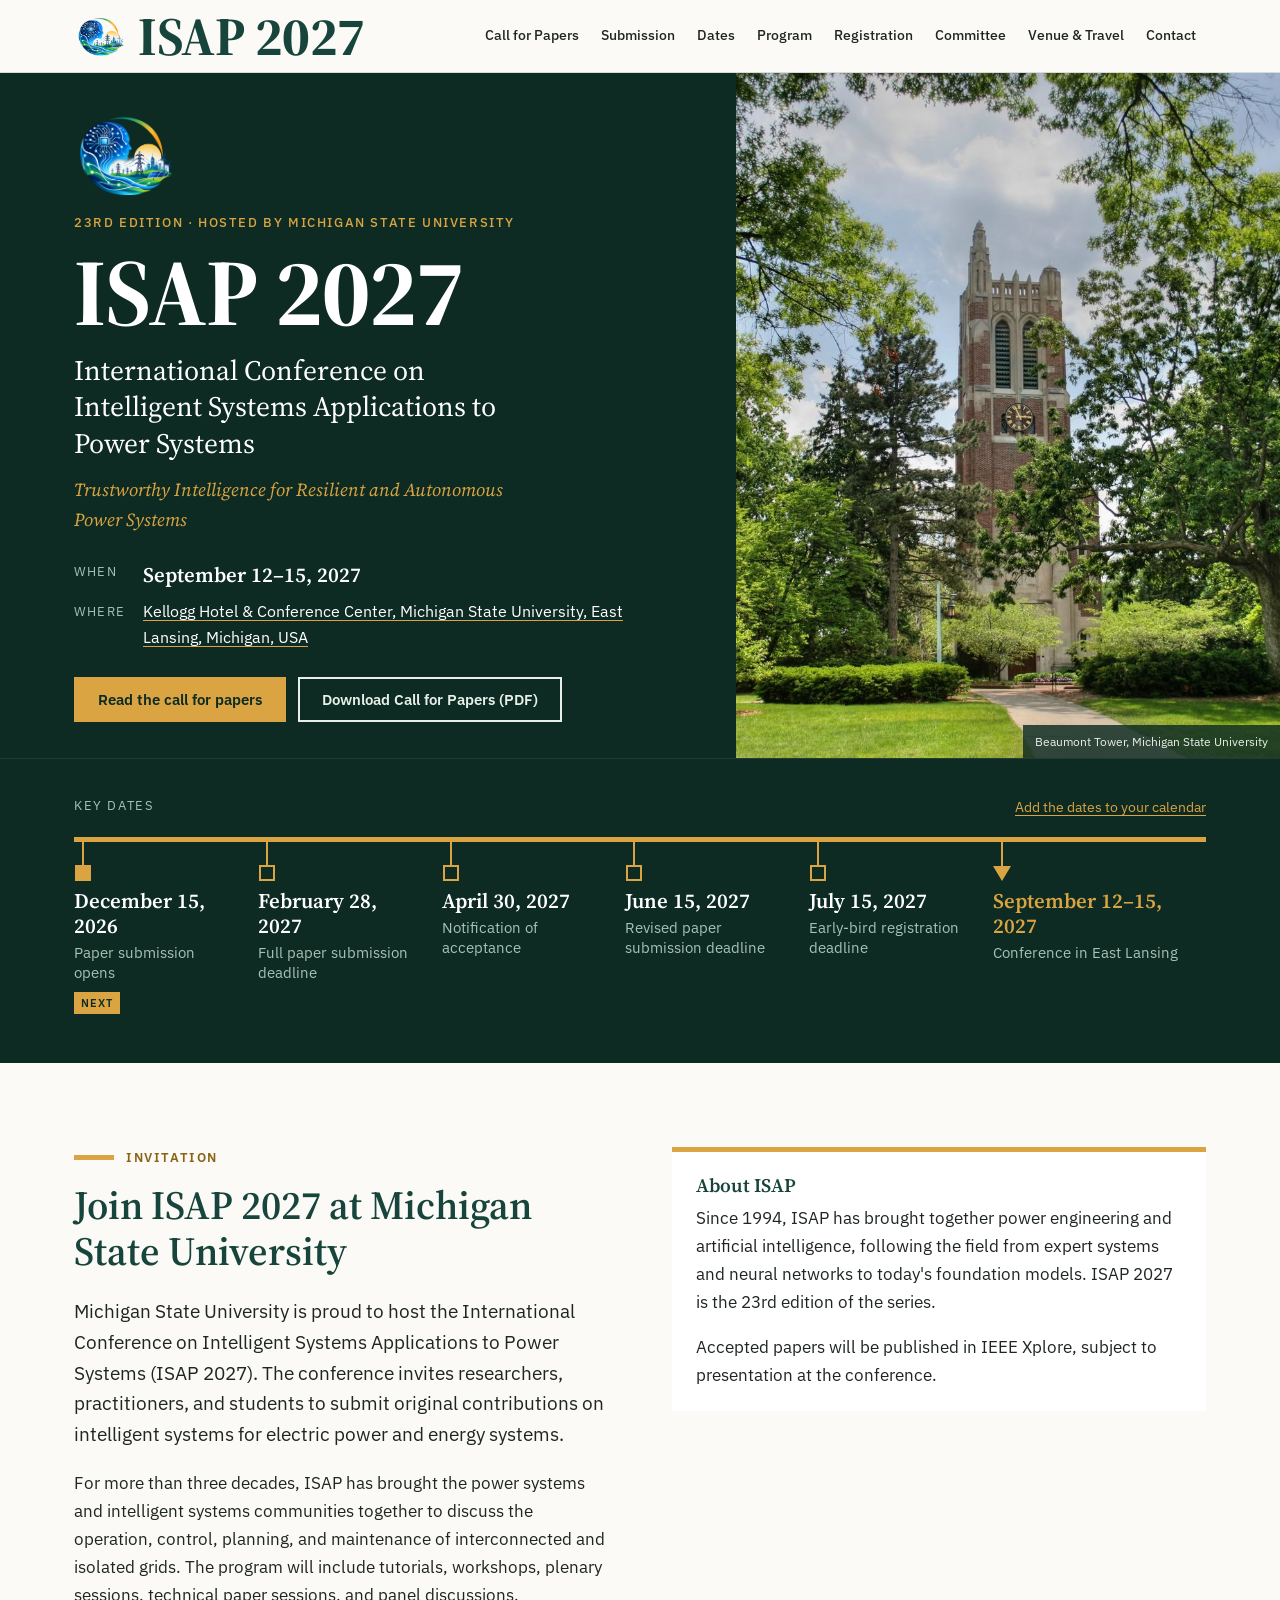
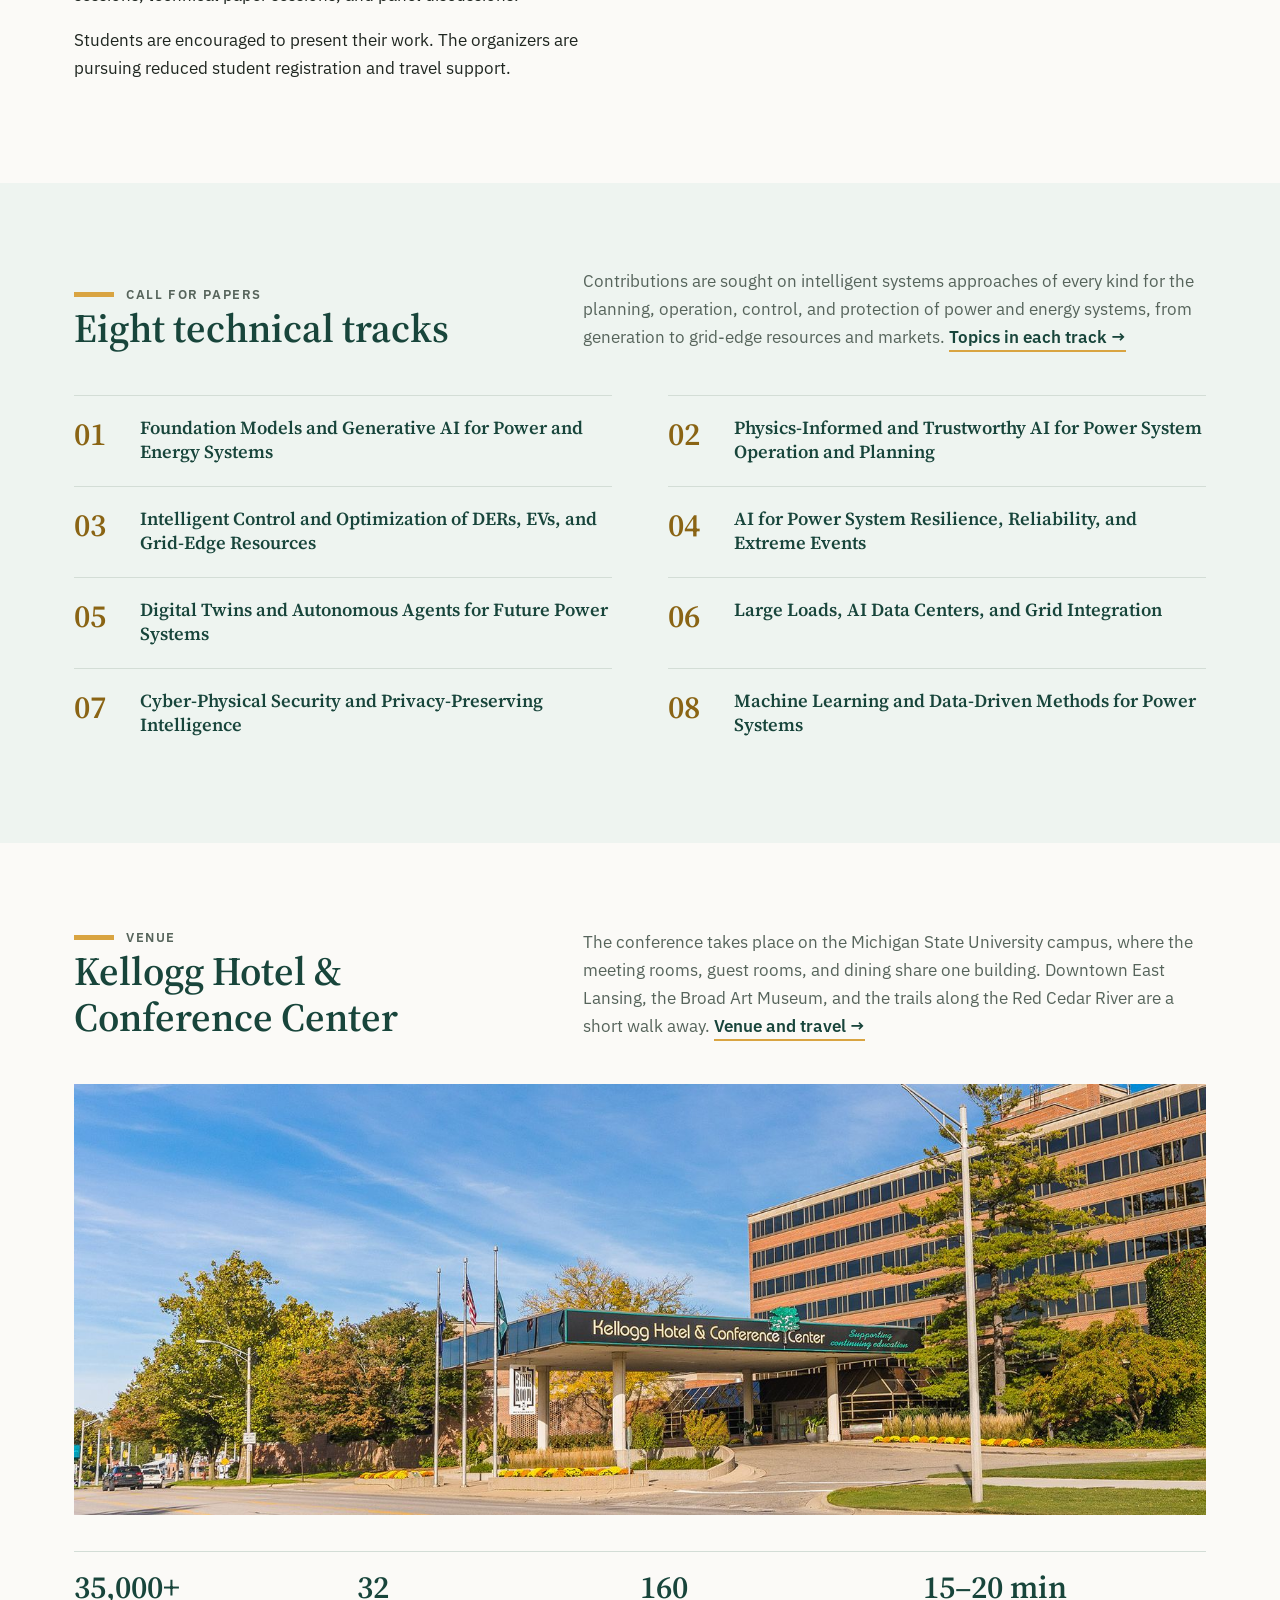
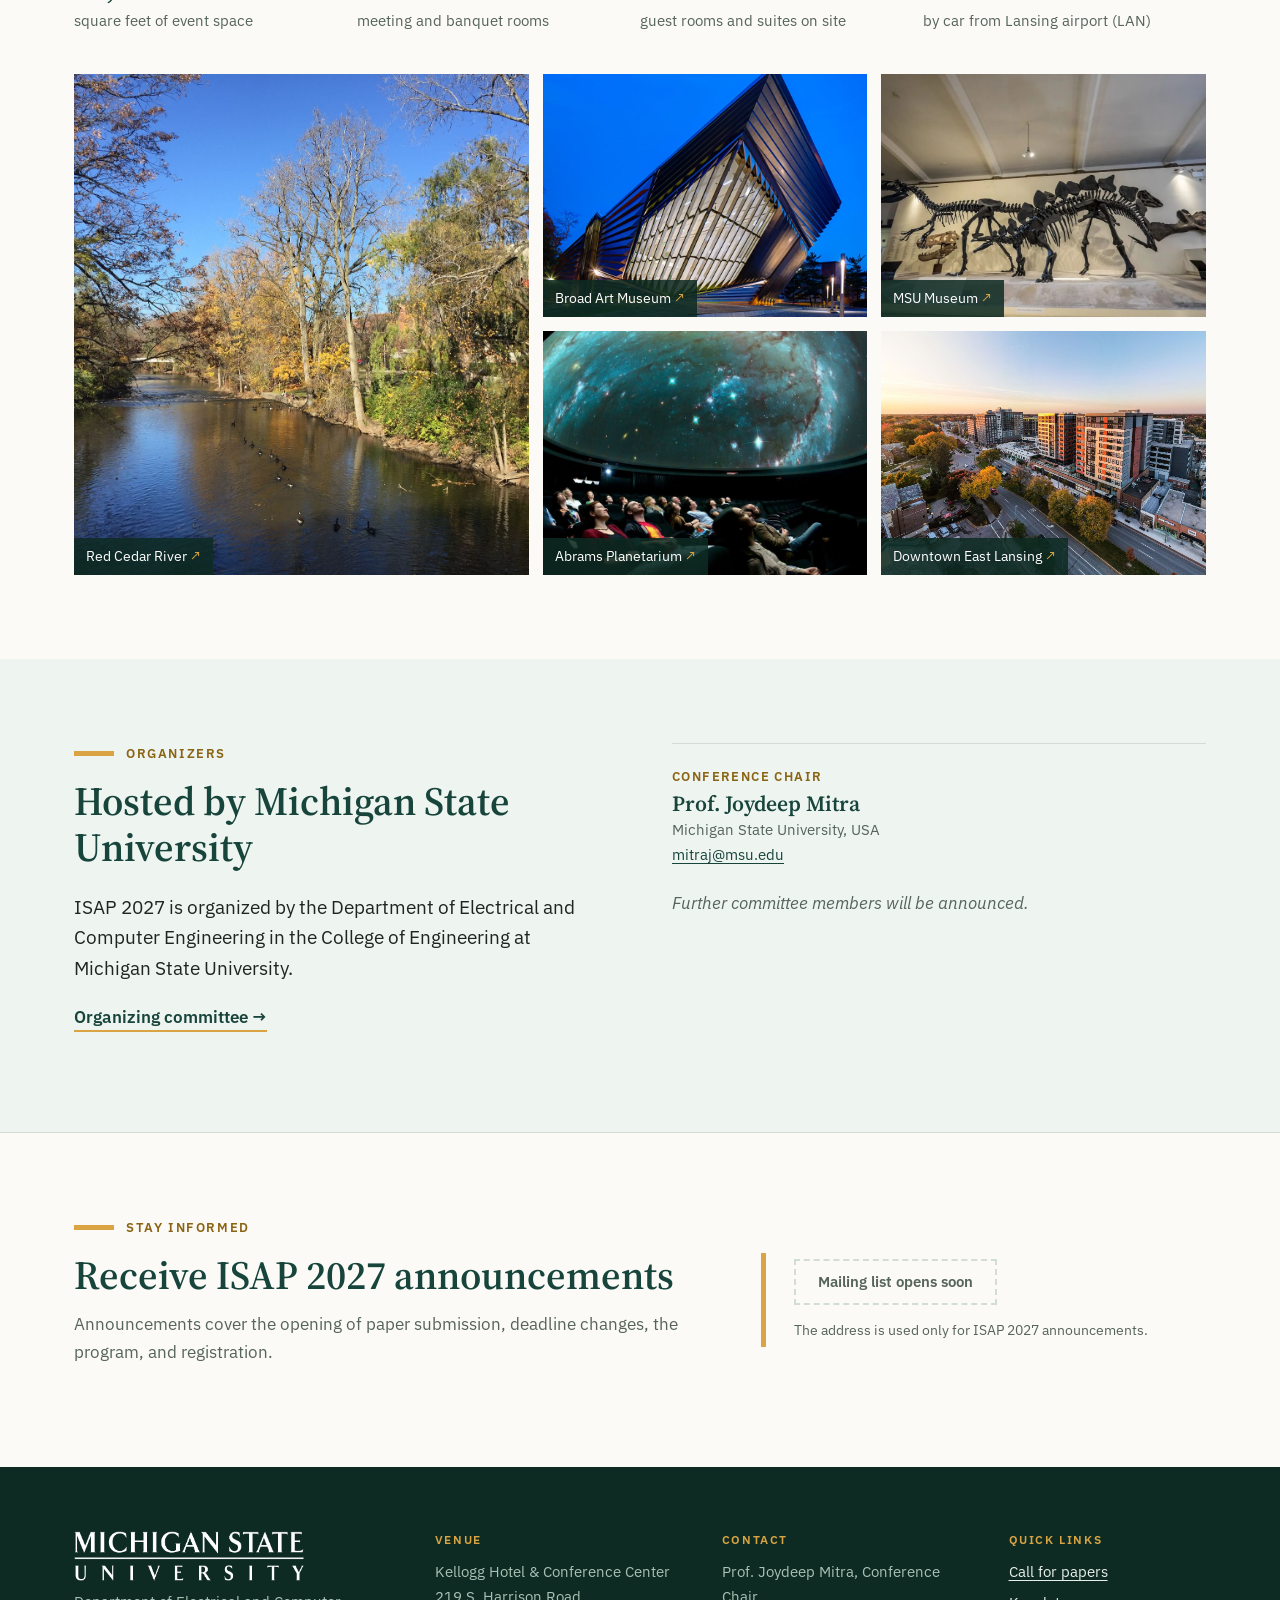
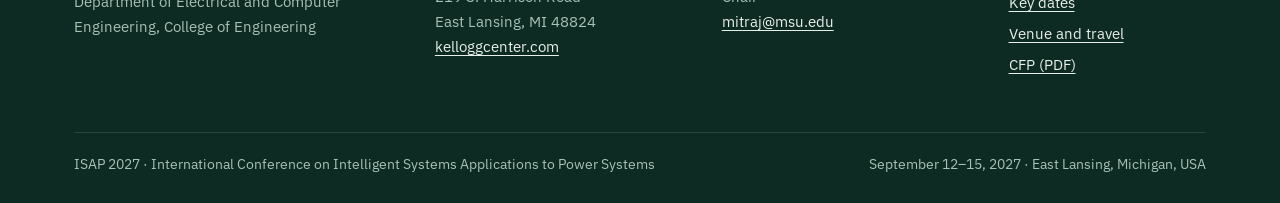
==== commit 2d0ae4d0: "Link the home page venue address to Google Maps" ====
--- a/index.html
+++ b/index.html
@@ -8,6 +8,7 @@
 <meta property="og:title" content="ISAP 2027 at Michigan State University">
 <meta property="og:description" content="International Conference on Intelligent Systems Applications to Power Systems. September 12–15, 2027, East Lansing, Michigan, USA.">
 <meta name="theme-color" content="#0d2b23">
+<meta name="robots" content="noindex"><!-- draft preview: remove at launch -->
 <!-- Link preview for LinkedIn, email, and social posts (image source: ../share-card.html) -->
 <meta property="og:type" content="website">
 <meta property="og:site_name" content="ISAP 2027">
@@ -57,7 +58,7 @@
       <p class="theme">Trustworthy Intelligence for Resilient and Autonomous Power Systems</p>
       <dl class="facts">
         <dt>When</dt><dd><b>September 12–15, 2027</b></dd>
-        <dt>Where</dt><dd>Kellogg Hotel &amp; Conference Center, Michigan State University, East Lansing, Michigan, USA</dd>
+        <dt>Where</dt><dd><a href="https://www.google.com/maps/search/?api=1&amp;query=Kellogg+Hotel+%26+Conference+Center+219+S+Harrison+Rd+East+Lansing+MI+48824">Kellogg Hotel &amp; Conference Center, Michigan State University, East Lansing, Michigan, USA</a></dd>
       </dl>
       <p class="actions">
         <a class="btn" href="callforpapers/">Read the call for papers</a>
--- a/css/site.css
+++ b/css/site.css
@@ -11,9 +11,9 @@
   --gold-text: #8a6414;          /* gold that passes AA on white */
   /* "Live" colour: marks what needs action now (next deadline, primary button).
      Fill works on green and on white; --live-text is the AA tone for text on white. */
-  --live: #b8502a;               /* copper */
-  --live-text: #a3421f;
-  --on-live: #fff;
+  --live: var(--gold);           /* gold; no red or copper (user, 2026-11-26) */
+  --live-text: var(--gold-text);
+  --on-live: var(--green-900);   /* dark text on gold: 6.7:1 */
   --ink: #1f2620;
   --muted: #56645b;
   --rule: #d3ddd6;
@@ -53,6 +53,7 @@
 }
 .site-header .wrap { display: flex; align-items: center; gap: 24px; min-height: 72px; }
 .brand { display: flex; align-items: center; gap: 12px; text-decoration: none; color: var(--green); margin-right: auto; }
+.brand:hover { color: var(--live); }
 .brand img { width: 52px; }
 /* Wordmark: capital letters as tall as the 40 px emblem */
 .brand b { font: 700 54px/1 var(--serif); letter-spacing: -0.5px; display: block; white-space: nowrap; }
@@ -112,6 +113,8 @@
 .facts dt { color: var(--on-green-muted); font-size: 0.8rem; letter-spacing: 1.2px; text-transform: uppercase; padding-top: 3px; }
 .facts dd { margin: 0; color: #fff; }
 .facts dd b { font-family: var(--serif); font-size: 1.3rem; font-weight: 600; }
+.facts dd a { color: inherit; text-decoration-color: var(--gold); }
+.facts dd a:hover { color: var(--gold); }
 .actions { display: flex; flex-wrap: wrap; gap: 12px; margin: 0; }
 .hero-photo { margin: 0; position: relative; min-height: 420px; }
 .hero-photo img { position: absolute; inset: 0; width: 100%; height: 100%; object-fit: cover; object-position: 50% 35%; }
